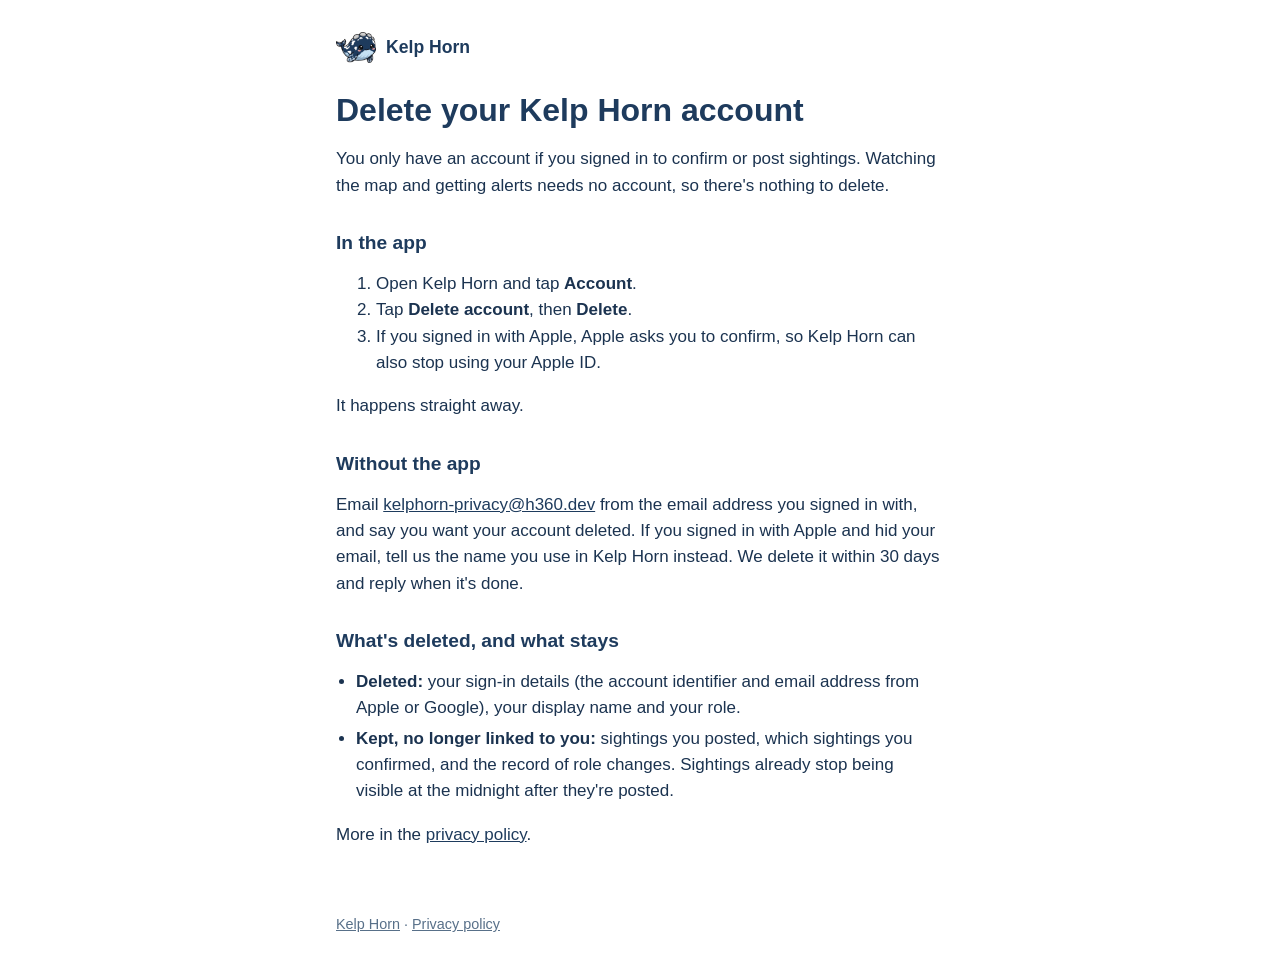
==== delete-account/index.html @ d6ef3375 "A page for deleting your account Play's Data safety form wants a web link for account deletion. It s" ====
<!DOCTYPE html>
<html lang="en">
<head>
<meta charset="utf-8">
<meta name="viewport" content="width=device-width, initial-scale=1">
<meta http-equiv="Content-Security-Policy" content="default-src 'self'; img-src 'self'; style-src 'self'; script-src 'none'; base-uri 'none'; form-action 'none'">
<title>Delete your account · Kelp Horn</title>
<meta name="description" content="How to delete your Kelp Horn account and what happens to your data.">
<link rel="canonical" href="https://kelphorn.h360.dev/delete-account/">
<meta name="theme-color" content="#1E3B5D">
<link rel="icon" type="image/png" href="/favicon.png">
<link rel="apple-touch-icon" href="/apple-touch-icon.png">
<link rel="stylesheet" href="/assets/site.css">
</head>
<body>
<main>
  <a class="brand" href="/"><img src="/assets/whale.png" width="40" height="31" alt="">Kelp Horn</a>

  <h1>Delete your Kelp Horn account</h1>
  <p>You only have an account if you signed in to confirm or post sightings. Watching the
    map and getting alerts needs no account, so there's nothing to delete.</p>

  <h2>In the app</h2>
  <ol>
    <li>Open Kelp Horn and tap <strong>Account</strong>.</li>
    <li>Tap <strong>Delete account</strong>, then <strong>Delete</strong>.</li>
    <li>If you signed in with Apple, Apple asks you to confirm, so Kelp Horn can also stop
      using your Apple ID.</li>
  </ol>
  <p>It happens straight away.</p>

  <h2>Without the app</h2>
  <p>Email <a href="mailto:kelphorn-privacy@h360.dev?subject=Delete%20my%20Kelp%20Horn%20account">kelphorn-privacy@h360.dev</a>
    from the email address you signed in with, and say you want your account deleted. If
    you signed in with Apple and hid your email, tell us the name you use in Kelp Horn
    instead. We delete it within 30 days and reply when it's done.</p>

  <h2>What's deleted, and what stays</h2>
  <ul class="plain">
    <li><strong>Deleted:</strong> your sign-in details (the account identifier and email
      address from Apple or Google), your display name and your role.</li>
    <li><strong>Kept, no longer linked to you:</strong> sightings you posted, which
      sightings you confirmed, and the record of role changes. Sightings already stop
      being visible at the midnight after they're posted.</li>
  </ul>
  <p>More in the <a href="/privacy/">privacy policy</a>.</p>
</main>
<footer>
  <a href="/">Kelp Horn</a> · <a href="/privacy/">Privacy policy</a>
</footer>
</body>
</html>
---- assets/site.css ----
/* Kelp Horn website. Colours come from the whale: navy on white, pale belly blue. */

:root {
  --bg: #FFFFFF;
  --card: #F3F8FC;
  --soft: #E3EFF8;
  --border: #D3E3F0;
  --text: #1B3350;
  --muted: #587089;
  --navy: #1E3B5D;
  --on-navy: #FFFFFF;
  --live: #0E7C86;
  --grey: #8494A3;
  /* Always light, even when the phone is in dark mode. */
  color-scheme: light;
}

* { box-sizing: border-box; }

html { -webkit-text-size-adjust: 100%; }

body {
  margin: 0;
  background: var(--bg);
  color: var(--text);
  font: 17px/1.55 -apple-system, BlinkMacSystemFont, "Segoe UI", Roboto, Helvetica, Arial, sans-serif;
}

main {
  max-width: 640px;
  margin: 0 auto;
  padding: 32px 16px 48px;
}

a { color: var(--navy); }

h1, h2 { line-height: 1.2; color: var(--navy); }
h1 { font-size: 2rem; margin: 0 0 8px; }
h2 { font-size: 1.2rem; margin: 32px 0 8px; }
h3 { font-size: 1.05rem; line-height: 1.3; color: var(--navy); margin: 20px 0 4px; }

.lede { font-size: 1.15rem; color: var(--muted); margin: 0 0 24px; }
.muted { color: var(--muted); }
.small { font-size: 0.9rem; }

/* Header: the whale and the name */

.brand {
  display: flex;
  align-items: center;
  gap: 10px;
  text-decoration: none;
  color: var(--navy);
  font-weight: 700;
  font-size: 1.1rem;
  margin-bottom: 28px;
}
/* The whale is wider than it is tall: set the width and let the height follow. */
.brand img { width: 40px; height: auto; }

.hero { text-align: center; }
.hero img { width: min(240px, 60vw); height: auto; }

/* Cards */

.card {
  background: var(--card);
  border: 1px solid var(--border);
  border-radius: 16px;
  padding: 20px;
  margin: 0 0 20px;
}

.status {
  display: inline-flex;
  align-items: center;
  gap: 6px;
  font-size: 0.85rem;
  font-weight: 600;
  text-transform: uppercase;
  letter-spacing: 0.04em;
  color: var(--live);
}
.status::before {
  content: "";
  width: 8px;
  height: 8px;
  border-radius: 50%;
  background: currentColor;
}
.status.grey { color: var(--grey); }

.sighting-title { font-size: 1.5rem; margin: 8px 0 4px; }
.sighting-detail { margin: 0; font-weight: 600; }
.sighting-meta { margin: 4px 0 0; color: var(--muted); }

.map {
  position: relative;
  display: block;
  overflow: hidden;
  width: 100%;
  height: 240px;
  border-radius: 12px;
  margin-top: 16px;
  background: var(--soft);
}
.map img { position: absolute; max-width: none; }
.pin {
  position: absolute;
  left: 50%;
  top: 50%;
  width: 22px;
  height: 22px;
  margin: -11px 0 0 -11px;
  border-radius: 50%;
  background: #1E3B5D;
  border: 3px solid #FFFFFF;
  box-shadow: 0 1px 4px rgba(0, 0, 0, 0.4);
  z-index: 1;
}
.map-credit { margin: 6px 0 0; font-size: 0.8rem; color: var(--muted); }

.note {
  background: var(--soft);
  border-radius: 12px;
  padding: 12px 14px;
  margin: 16px 0 0;
  font-size: 0.95rem;
}

/* Getting the app */

.get-app { text-align: center; }
.get-app h2 { margin-top: 0; }
.badges { display: flex; flex-wrap: wrap; gap: 12px; justify-content: center; }
.badges a {
  display: inline-block;
  padding: 12px 20px;
  border-radius: 12px;
  background: var(--navy);
  color: var(--on-navy);
  font-weight: 600;
  text-decoration: none;
}
.soon { margin: 0; color: var(--muted); }

ul.plain { padding-left: 20px; }
ul.plain li { margin: 4px 0; }

footer {
  max-width: 640px;
  margin: 0 auto;
  padding: 0 16px 32px;
  font-size: 0.9rem;
  color: var(--muted);
}
footer a { color: var(--muted); }

[hidden] { display: none !important; }

.flag {
  display: inline-block;
  vertical-align: -1px;
  border-radius: 2px;
  box-shadow: 0 0 0 1px rgba(0, 0, 0, 0.08);
}
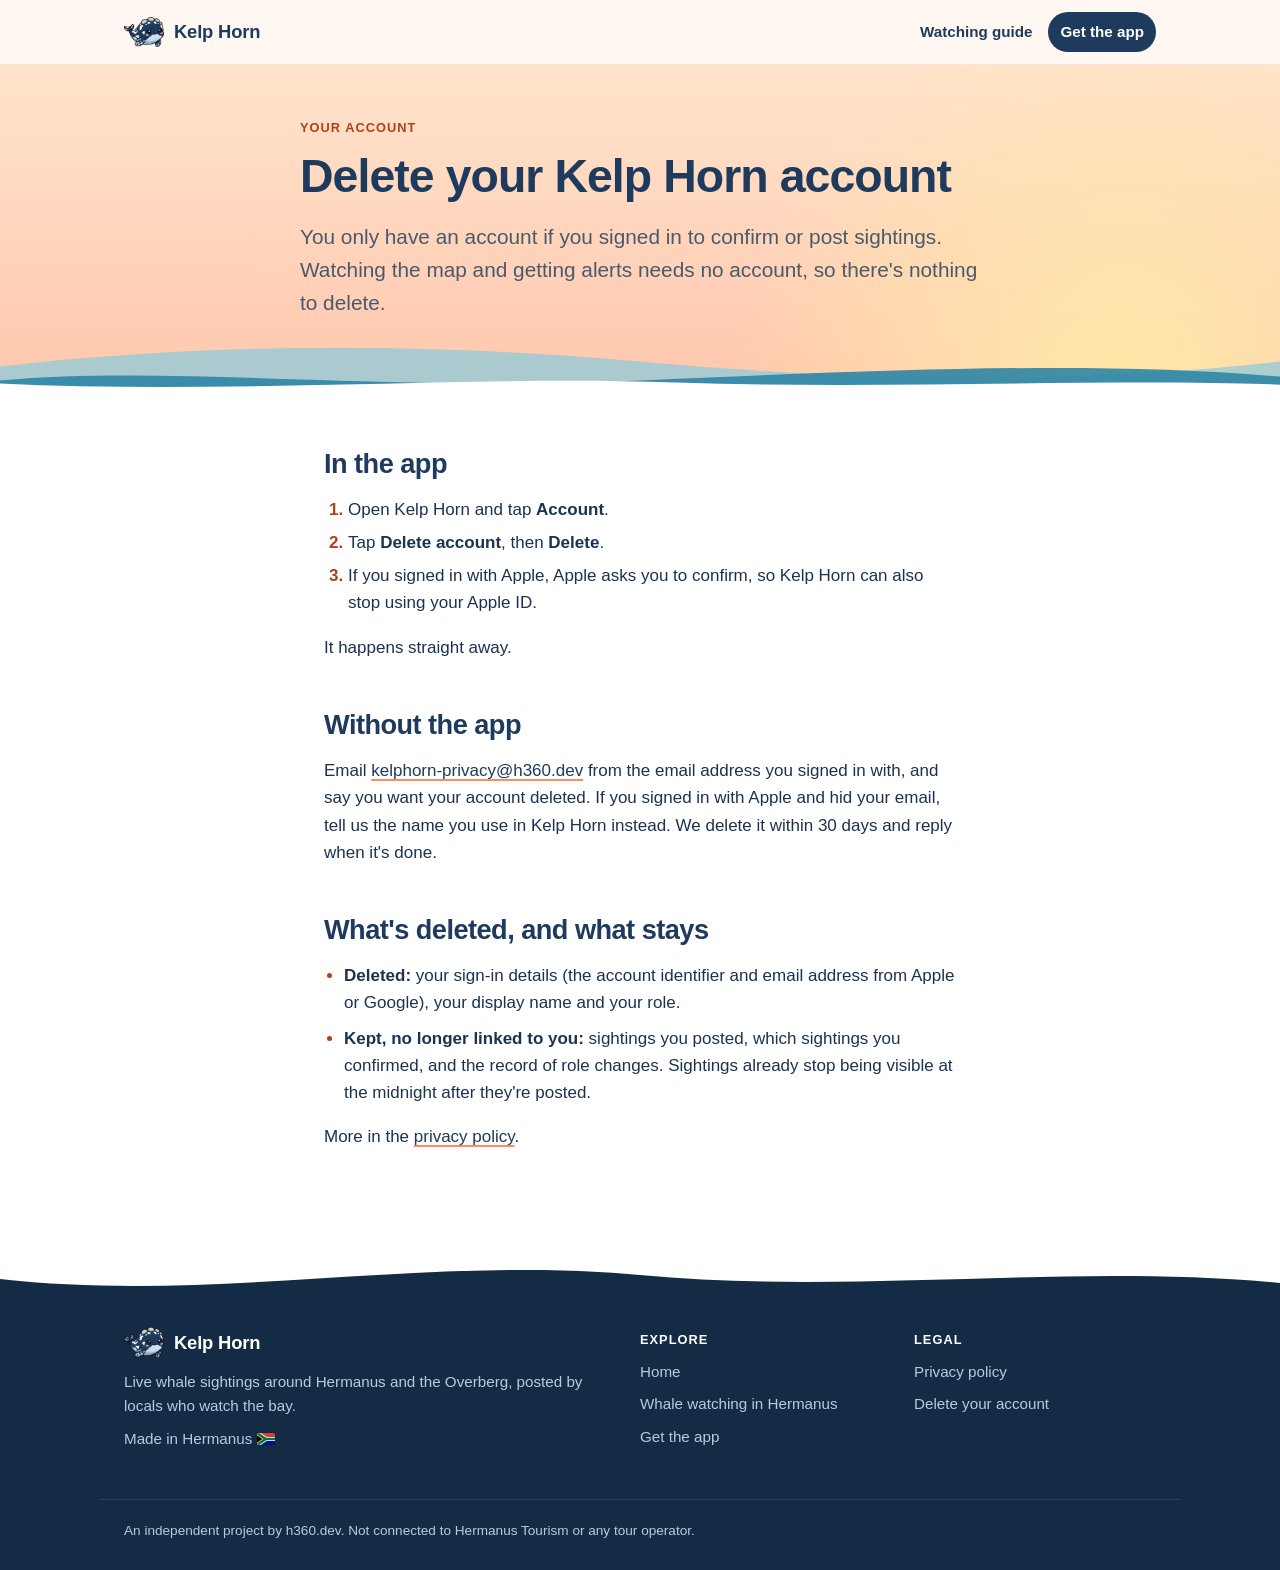
==== commit 0ee5d275: "website redesign v2" ====
--- a/delete-account/index.html
+++ b/delete-account/index.html
@@ -7,19 +7,38 @@
 <title>Delete your account · Kelp Horn</title>
 <meta name="description" content="How to delete your Kelp Horn account and what happens to your data.">
 <link rel="canonical" href="https://kelphorn.h360.dev/delete-account/">
-<meta name="theme-color" content="#1E3B5D">
+<meta name="theme-color" content="#FFE4CC">
 <link rel="icon" type="image/png" href="/favicon.png">
 <link rel="apple-touch-icon" href="/apple-touch-icon.png">
 <link rel="stylesheet" href="/assets/site.css">
 </head>
 <body>
+<header class="site-header">
+  <div class="wrap">
+    <a class="brand" href="/"><img src="/assets/whale.png" width="40" height="31" alt="">Kelp Horn</a>
+    <nav class="site-nav" aria-label="Main">
+      <a class="nav-guide" href="/whale-watching-hermanus/">Watching guide</a>
+      <a class="nav-cta" href="/#get-app">Get the app</a>
+    </nav>
+  </div>
+</header>
+
 <main>
-  <a class="brand" href="/"><img src="/assets/whale.png" width="40" height="31" alt="">Kelp Horn</a>
+  <section class="page-hero">
+    <div class="wrap">
+      <p class="eyebrow">Your account</p>
+      <h1>Delete your Kelp Horn account</h1>
+      <p class="lede">You only have an account if you signed in to confirm or post sightings. Watching the
+    map and getting alerts needs no account, so there's nothing to delete.</p>
+    </div>
+    <div class="waves" aria-hidden="true">
+      <svg class="wave-back" viewBox="0 0 1440 120" preserveAspectRatio="none" focusable="false"><path d="M0,64 C240,24 480,24 720,56 C960,88 1200,96 1440,56 L1440,120 L0,120 Z"/></svg>
+      <svg class="wave-mid" viewBox="0 0 1440 120" preserveAspectRatio="none" focusable="false"><path d="M0,80 C200,48 420,104 720,80 C1020,56 1240,40 1440,72 L1440,120 L0,120 Z"/></svg>
+      <svg class="wave-front" viewBox="0 0 1440 120" preserveAspectRatio="none" focusable="false"><path d="M0,60 C260,100 520,30 760,56 C1000,82 1240,40 1440,64 L1440,120 L0,120 Z"/></svg>
+    </div>
+  </section>
 
-  <h1>Delete your Kelp Horn account</h1>
-  <p>You only have an account if you signed in to confirm or post sightings. Watching the
-    map and getting alerts needs no account, so there's nothing to delete.</p>
-
+  <article class="prose">
   <h2>In the app</h2>
   <ol>
     <li>Open Kelp Horn and tap <strong>Account</strong>.</li>
@@ -44,9 +63,33 @@
       being visible at the midnight after they're posted.</li>
   </ul>
   <p>More in the <a href="/privacy/">privacy policy</a>.</p>
+  </article>
 </main>
-<footer>
-  <a href="/">Kelp Horn</a> · <a href="/privacy/">Privacy policy</a>
+<footer class="site-footer">
+  <svg class="footer-wave" viewBox="0 0 1440 48" preserveAspectRatio="none" aria-hidden="true" focusable="false"><path d="M0,24 C240,48 480,0 720,20 C960,40 1200,8 1440,28 L1440,48 L0,48 Z"/></svg>
+  <div class="wrap footer-grid">
+    <div>
+      <a class="brand" href="/"><img src="/assets/whale.png" width="40" height="31" alt="">Kelp Horn</a>
+      <p>Live whale sightings around Hermanus and the Overberg, posted by locals who watch the bay.</p>
+      <p>Made in Hermanus <img class="flag" src="/assets/za.svg" width="18" height="12" alt="South Africa"></p>
+    </div>
+    <div>
+      <h2>Explore</h2>
+      <ul>
+        <li><a href="/">Home</a></li>
+        <li><a href="/whale-watching-hermanus/">Whale watching in Hermanus</a></li>
+        <li><a href="/#get-app">Get the app</a></li>
+      </ul>
+    </div>
+    <div>
+      <h2>Legal</h2>
+      <ul>
+        <li><a href="/privacy/">Privacy policy</a></li>
+        <li><a href="/delete-account/">Delete your account</a></li>
+      </ul>
+    </div>
+  </div>
+  <div class="wrap footer-base">An independent project by <a href="https://h360.dev">h360.dev</a>. Not connected to Hermanus Tourism or any tour operator.</div>
 </footer>
 </body>
 </html>
--- a/assets/site.css
+++ b/assets/site.css
@@ -1,85 +1,618 @@
-/* Kelp Horn website. Colours come from the whale: navy on white, pale belly blue. */
+/* Kelp Horn website. Sunrise over Walker Bay: a peach and coral sky, sea blues below
+   it, and the whale's own navy for type. Teal and grey are the app's live and earlier
+   pins (kelp-horn-app/src/ui/palette.ts), so the legend here matches the map. */
 
 :root {
+  /* Sky */
+  --dawn: #FFE4CC;
+  --blush: #FFC6AC;
+  --coral: #FF8A5B;
+  --coral-ink: #B2401A;
+  --gold: #FFC857;
+  --sun: #FFE9A8;
+
+  /* Water */
+  --shallows: #8FCBDA;
+  --sea: #2F86A6;
+  --sea-dark: #23698A;
+  --navy: #1E3B5D;
+  --abyss: #142B45;
+  --foam: #EAF5F7;
+
+  /* Surfaces and text */
   --bg: #FFFFFF;
-  --card: #F3F8FC;
-  --soft: #E3EFF8;
-  --border: #D3E3F0;
+  --sand: #FFF7EF;
+  --border: #F1E1D3;
   --text: #1B3350;
-  --muted: #587089;
-  --navy: #1E3B5D;
-  --on-navy: #FFFFFF;
+  --muted: #55677A;
+  --on-dark: #FFFFFF;
+  --on-dark-muted: #B9CADB;
+
+  /* The app's pins */
   --live: #0E7C86;
-  --grey: #8494A3;
+  --grey: #8A969C;
+
+  --radius-s: 12px;
+  --radius-m: 20px;
+  --radius-l: 28px;
+  --shadow: 0 1px 2px rgba(30, 59, 93, 0.06), 0 8px 24px rgba(30, 59, 93, 0.08);
+  --shadow-raised: 0 2px 4px rgba(30, 59, 93, 0.08), 0 18px 40px rgba(30, 59, 93, 0.14);
+  --wide: 1080px;
+  --prose: 680px;
+
   /* Always light, even when the phone is in dark mode. */
   color-scheme: light;
 }
 
 * { box-sizing: border-box; }
 
-html { -webkit-text-size-adjust: 100%; }
+html { -webkit-text-size-adjust: 100%; scroll-behavior: smooth; }
 
 body {
   margin: 0;
   background: var(--bg);
   color: var(--text);
-  font: 17px/1.55 -apple-system, BlinkMacSystemFont, "Segoe UI", Roboto, Helvetica, Arial, sans-serif;
-}
-
-main {
-  max-width: 640px;
-  margin: 0 auto;
-  padding: 32px 16px 48px;
-}
-
-a { color: var(--navy); }
-
-h1, h2 { line-height: 1.2; color: var(--navy); }
-h1 { font-size: 2rem; margin: 0 0 8px; }
-h2 { font-size: 1.2rem; margin: 32px 0 8px; }
-h3 { font-size: 1.05rem; line-height: 1.3; color: var(--navy); margin: 20px 0 4px; }
-
-.lede { font-size: 1.15rem; color: var(--muted); margin: 0 0 24px; }
+  font: 17px/1.6 -apple-system, BlinkMacSystemFont, "Segoe UI", Roboto, Helvetica, Arial, sans-serif;
+  -webkit-font-smoothing: antialiased;
+  /* Short pages still put the footer at the bottom. */
+  min-height: 100vh;
+  display: flex;
+  flex-direction: column;
+}
+body > main { flex: 1 0 auto; }
+
+img { max-width: 100%; }
+
+a {
+  color: var(--navy);
+  text-decoration-color: var(--coral);
+  text-decoration-thickness: 2px;
+  text-underline-offset: 3px;
+}
+a:hover { color: var(--coral-ink); }
+
+:focus-visible {
+  outline: 3px solid var(--sea);
+  outline-offset: 2px;
+  border-radius: 4px;
+}
+
+h1, h2, h3 { color: var(--navy); line-height: 1.15; letter-spacing: -0.02em; }
+h1 { font-size: clamp(2.25rem, 1.6rem + 3vw, 3.4rem); font-weight: 800; margin: 0 0 16px; }
+h2 { font-size: clamp(1.5rem, 1.2rem + 1.4vw, 2.1rem); font-weight: 750; margin: 0 0 12px; }
+h3 { font-size: 1.15rem; font-weight: 700; letter-spacing: -0.01em; margin: 0 0 6px; }
+
+.lede { font-size: clamp(1.1rem, 1rem + 0.5vw, 1.3rem); color: var(--muted); margin: 0 0 28px; }
 .muted { color: var(--muted); }
 .small { font-size: 0.9rem; }
 
-/* Header: the whale and the name */
+.eyebrow {
+  display: inline-block;
+  margin: 0 0 12px;
+  font-size: 0.8rem;
+  font-weight: 700;
+  letter-spacing: 0.08em;
+  text-transform: uppercase;
+  color: var(--coral-ink);
+}
+
+.wrap {
+  max-width: var(--wide);
+  margin: 0 auto;
+  padding: 0 16px;
+}
+@media (min-width: 640px) { .wrap { padding: 0 24px; } }
+
+.section { padding: 72px 0; }
+.section.tinted { background: var(--sand); }
+.section-head { max-width: 620px; margin: 0 0 40px; }
+.section-head p { color: var(--muted); margin: 0; }
+.center { text-align: center; margin-left: auto; margin-right: auto; }
+
+/* Header */
+
+.site-header {
+  position: sticky;
+  top: 0;
+  z-index: 10;
+  background: rgba(255, 247, 239, 0.82);
+  -webkit-backdrop-filter: saturate(160%) blur(12px);
+  backdrop-filter: saturate(160%) blur(12px);
+  border-bottom: 1px solid rgba(241, 225, 211, 0.7);
+}
+.site-header .wrap {
+  display: flex;
+  align-items: center;
+  justify-content: space-between;
+  gap: 16px;
+  height: 64px;
+}
 
 .brand {
-  display: flex;
+  display: inline-flex;
   align-items: center;
   gap: 10px;
   text-decoration: none;
   color: var(--navy);
-  font-weight: 700;
-  font-size: 1.1rem;
-  margin-bottom: 28px;
-}
+  font-weight: 800;
+  font-size: 1.15rem;
+  letter-spacing: -0.01em;
+}
+.brand:hover { color: var(--navy); }
 /* The whale is wider than it is tall: set the width and let the height follow. */
 .brand img { width: 40px; height: auto; }
 
-.hero { text-align: center; }
-.hero img { width: min(240px, 60vw); height: auto; }
-
-/* Cards */
+.site-nav { display: flex; align-items: center; gap: 4px; }
+.site-nav a {
+  padding: 8px 12px;
+  border-radius: 999px;
+  font-size: 0.95rem;
+  font-weight: 600;
+  text-decoration: none;
+  color: var(--navy);
+}
+.site-nav a:hover { background: rgba(255, 138, 91, 0.14); color: var(--navy); }
+.site-nav .nav-cta { background: var(--navy); color: var(--on-dark); }
+.site-nav .nav-cta:hover { background: var(--sea-dark); color: var(--on-dark); }
+@media (max-width: 520px) { .site-nav .nav-guide { display: none; } }
+
+/* Buttons */
+
+.btn {
+  display: inline-flex;
+  align-items: center;
+  justify-content: center;
+  gap: 8px;
+  min-height: 48px;
+  padding: 12px 24px;
+  border-radius: 999px;
+  font-weight: 700;
+  text-decoration: none;
+  transition: transform 0.15s ease, box-shadow 0.15s ease, background-color 0.15s ease;
+}
+.btn:hover { transform: translateY(-1px); }
+.btn-primary { background: var(--navy); color: var(--on-dark); box-shadow: 0 6px 18px rgba(30, 59, 93, 0.28); }
+.btn-primary:hover { background: var(--sea-dark); color: var(--on-dark); }
+.btn-ghost { background: rgba(255, 255, 255, 0.7); color: var(--navy); box-shadow: inset 0 0 0 1.5px rgba(30, 59, 93, 0.18); }
+.btn-ghost:hover { background: var(--bg); color: var(--navy); }
+.btn-row { display: flex; flex-wrap: wrap; gap: 12px; }
+
+/* Sunrise hero: sky, sun, and the sea with the whale in it */
+
+.hero {
+  position: relative;
+  overflow: hidden;
+  background:
+    radial-gradient(circle at 78% 82%, var(--sun) 0, rgba(255, 210, 122, 0.85) 9%, rgba(255, 200, 87, 0) 30%),
+    linear-gradient(180deg, var(--dawn) 0%, #FFD3B6 45%, var(--blush) 75%, #FFB89A 100%);
+  padding: 56px 0 0;
+}
+.hero-grid {
+  display: grid;
+  gap: 8px;
+  align-items: end;
+}
+.hero-copy { position: relative; z-index: 3; padding-bottom: 8px; }
+.hero h1 { max-width: 12ch; }
+.hero .lede { color: #4A5A6D; max-width: 34ch; }
+
+.hero-facts {
+  display: flex;
+  flex-wrap: wrap;
+  gap: 8px 20px;
+  list-style: none;
+  padding: 0;
+  margin: 28px 0 0;
+  font-size: 0.92rem;
+  font-weight: 600;
+  color: var(--navy);
+}
+.hero-facts li { display: inline-flex; align-items: center; gap: 8px; }
+.hero-facts li::before {
+  content: "";
+  width: 8px;
+  height: 8px;
+  border-radius: 50%;
+  background: var(--coral);
+}
+
+.hero-whale {
+  position: relative;
+  z-index: 1;
+  justify-self: center;
+  width: min(340px, 72vw);
+  height: auto;
+  margin-bottom: -18px;
+  animation: bob 6s ease-in-out infinite;
+  filter: drop-shadow(0 18px 18px rgba(20, 43, 69, 0.18));
+}
+
+/* The sea, three bands of waves. The back two sit behind the whale, the front one in
+   front of it, so the whale looks like it's floating in the bay. */
+.waves {
+  position: relative;
+  height: 96px;
+  margin-top: -64px;
+  pointer-events: none;
+}
+.waves svg { position: absolute; left: 0; bottom: 0; width: 100%; height: 100%; display: block; }
+.waves .wave-back { fill: var(--shallows); opacity: 0.75; z-index: 0; }
+.waves .wave-mid { fill: var(--sea); opacity: 0.9; z-index: 0; height: 80%; }
+.waves .wave-front { fill: var(--bg); z-index: 2; height: 46%; }
+
+@media (min-width: 820px) {
+  .hero { padding-top: 88px; }
+  .hero-grid { grid-template-columns: 1.1fr 1fr; gap: 32px; }
+  .hero-copy { padding-bottom: 104px; }
+  .hero-whale { width: min(420px, 100%); margin-bottom: -26px; }
+  .waves { height: 128px; margin-top: -96px; }
+}
+
+@keyframes bob {
+  0%, 100% { transform: translateY(0) rotate(-1.5deg); }
+  50% { transform: translateY(-10px) rotate(1.5deg); }
+}
+
+/* A shorter hero for the inner pages */
+
+.page-hero {
+  position: relative;
+  overflow: hidden;
+  background:
+    radial-gradient(circle at 88% 100%, var(--sun) 0, rgba(255, 200, 87, 0) 34%),
+    linear-gradient(180deg, var(--dawn) 0%, var(--blush) 100%);
+  padding: 48px 0 0;
+}
+.page-hero .wrap { max-width: calc(var(--prose) + 48px); position: relative; z-index: 3; }
+.page-hero h1 { font-size: clamp(2rem, 1.5rem + 2.4vw, 2.9rem); }
+.page-hero .lede { color: #4A5A6D; margin-bottom: 0; }
+.page-hero .waves { height: 72px; margin-top: 8px; }
+
+/* Feature cards */
+
+.features {
+  display: grid;
+  gap: 20px;
+  grid-template-columns: repeat(auto-fit, minmax(260px, 1fr));
+}
+.feature {
+  background: var(--bg);
+  border: 1px solid var(--border);
+  border-radius: var(--radius-m);
+  padding: 28px;
+  box-shadow: var(--shadow);
+  transition: transform 0.2s ease, box-shadow 0.2s ease;
+}
+.feature:hover { transform: translateY(-3px); box-shadow: var(--shadow-raised); }
+.feature p { margin: 0; color: var(--muted); }
+
+.icon {
+  display: inline-grid;
+  place-items: center;
+  width: 52px;
+  height: 52px;
+  border-radius: 16px;
+  margin-bottom: 18px;
+}
+.icon svg { width: 26px; height: 26px; fill: none; stroke: currentColor; stroke-width: 2; stroke-linecap: round; stroke-linejoin: round; }
+.icon.coral { background: #FFE6DA; color: var(--coral-ink); }
+.icon.sea { background: var(--foam); color: var(--sea); }
+.icon.gold { background: #FFF1CF; color: #8A5A00; }
+.icon.teal { background: #DDF1F2; color: var(--live); }
+
+/* Split: words on one side, a picture on the other */
+
+.split { display: grid; gap: 40px; align-items: center; }
+@media (min-width: 820px) { .split { grid-template-columns: 1fr 1fr; gap: 64px; } }
+.split p { color: var(--muted); }
+
+/* The map legend: what a pin's colour means */
+
+.legend {
+  display: grid;
+  gap: 12px;
+  background: linear-gradient(160deg, var(--foam), #F6FBFC);
+  border: 1px solid #D6EAEE;
+  border-radius: var(--radius-l);
+  padding: 24px;
+}
+.legend-row {
+  display: flex;
+  align-items: center;
+  gap: 16px;
+  background: var(--bg);
+  border-radius: var(--radius-s);
+  padding: 14px 16px;
+  box-shadow: var(--shadow);
+}
+.legend-row strong { display: block; color: var(--navy); }
+.legend-row span { color: var(--muted); font-size: 0.95rem; }
+/* Pins are the app's whale markers (assets/pin-*.svg). */
+.dot {
+  flex: none;
+  position: relative;
+  width: 36px;
+  height: 36px;
+}
+.dot img { display: block; filter: drop-shadow(0 2px 3px rgba(0, 0, 0, 0.25)); }
+.dot.live::after {
+  content: "";
+  position: absolute;
+  inset: -4px;
+  border-radius: 50%;
+  border: 2px solid var(--live);
+  animation: ping 2s ease-out infinite;
+}
+.dot.empty { border-radius: 50%; border: 2px dashed var(--grey); }
+
+@keyframes ping {
+  0% { transform: scale(0.7); opacity: 0.9; }
+  100% { transform: scale(1.6); opacity: 0; }
+}
+
+/* Getting the app: a band of deep water */
+
+.get-app {
+  position: relative;
+  overflow: hidden;
+  text-align: center;
+  color: var(--on-dark);
+  background:
+    radial-gradient(circle at 15% 0%, rgba(255, 138, 91, 0.35), rgba(255, 138, 91, 0) 45%),
+    radial-gradient(circle at 90% 110%, rgba(143, 203, 218, 0.35), rgba(143, 203, 218, 0) 50%),
+    linear-gradient(150deg, var(--navy), var(--sea-dark));
+  border-radius: var(--radius-l);
+  padding: 48px 24px;
+  box-shadow: var(--shadow-raised);
+}
+.get-app h2 { color: var(--on-dark); margin: 0 0 8px; }
+.get-app > p { color: #DCE7F1; max-width: 46ch; margin: 0 auto 24px; }
+.get-app img { width: 96px; height: auto; margin-bottom: 8px; }
+.badges { display: flex; flex-wrap: wrap; gap: 12px; justify-content: center; }
+.badges a {
+  display: inline-flex;
+  align-items: center;
+  min-height: 52px;
+  padding: 12px 24px;
+  border-radius: 14px;
+  background: #0B1726;
+  color: var(--on-dark);
+  font-weight: 700;
+  text-decoration: none;
+  box-shadow: inset 0 0 0 1px rgba(255, 255, 255, 0.22);
+}
+.badges a:hover { background: #000000; color: var(--on-dark); }
+.get-app .soon {
+  display: inline-flex;
+  align-items: center;
+  gap: 10px;
+  margin: 0;
+  padding: 10px 18px;
+  border-radius: 999px;
+  background: rgba(255, 255, 255, 0.12);
+  box-shadow: inset 0 0 0 1px rgba(255, 255, 255, 0.2);
+  color: var(--on-dark);
+  font-weight: 600;
+}
+.get-app .soon::before {
+  content: "";
+  width: 8px;
+  height: 8px;
+  border-radius: 50%;
+  background: var(--gold);
+}
+.get-app :focus-visible { outline-color: var(--gold); }
+
+/* A card that leads somewhere else */
+
+.link-card {
+  display: grid;
+  gap: 20px;
+  align-items: center;
+  background: linear-gradient(120deg, #FFF1E6, var(--foam));
+  border-radius: var(--radius-l);
+  padding: 32px;
+  text-decoration: none;
+  color: var(--text);
+  border: 1px solid var(--border);
+  transition: transform 0.2s ease, box-shadow 0.2s ease;
+}
+.link-card:hover { transform: translateY(-3px); box-shadow: var(--shadow-raised); color: var(--text); }
+.link-card h2 { margin-bottom: 8px; }
+.link-card p { margin: 0; color: var(--muted); }
+.link-card .arrow { font-weight: 700; color: var(--coral-ink); white-space: nowrap; }
+@media (min-width: 720px) { .link-card { grid-template-columns: 1fr auto; padding: 40px 48px; } }
+
+/* FAQ */
+
+.faq { max-width: 760px; margin: 0 auto; display: grid; gap: 12px; }
+.faq details {
+  background: var(--bg);
+  border: 1px solid var(--border);
+  border-radius: var(--radius-s);
+  box-shadow: var(--shadow);
+}
+.faq details[open] { border-color: #F5C9B2; }
+.faq summary {
+  display: flex;
+  align-items: center;
+  justify-content: space-between;
+  gap: 16px;
+  padding: 18px 20px;
+  cursor: pointer;
+  list-style: none;
+  font-weight: 700;
+  color: var(--navy);
+}
+.faq summary::-webkit-details-marker { display: none; }
+.faq summary::after {
+  content: "";
+  flex: none;
+  width: 10px;
+  height: 10px;
+  border-right: 2.5px solid var(--coral-ink);
+  border-bottom: 2.5px solid var(--coral-ink);
+  transform: rotate(45deg) translateY(-3px);
+  transition: transform 0.2s ease;
+}
+.faq details[open] summary::after { transform: rotate(-135deg) translateY(-3px); }
+.faq details p { margin: 0; padding: 0 20px 20px; color: var(--muted); }
+
+/* Prose pages: the guide, privacy, delete account */
+
+.prose {
+  max-width: var(--prose);
+  margin: 0 auto;
+  padding: 24px 16px 72px;
+}
+@media (min-width: 640px) { .prose { padding: 32px 24px 88px; } }
+.prose h2 { font-size: clamp(1.35rem, 1.15rem + 0.9vw, 1.7rem); margin: 48px 0 12px; }
+.prose h2:first-child { margin-top: 16px; }
+.prose ol, .prose ul { padding-left: 24px; }
+.prose li { margin: 6px 0; }
+.prose .season, .prose .spots, .prose .tips { padding-left: 0; }
+.prose li::marker { color: var(--coral-ink); font-weight: 700; }
+.prose .get-app { margin: 48px 0; }
+.prose .get-app h2 { margin: 0 0 8px; }
+
+ul.plain { padding-left: 20px; }
+ul.plain li { margin: 8px 0; }
+
+.note {
+  background: var(--foam);
+  border-left: 4px solid var(--sea);
+  border-radius: var(--radius-s);
+  padding: 14px 18px;
+  margin: 16px 0 0;
+  font-size: 0.97rem;
+}
+
+/* The guide: whale season at a glance */
+
+.season {
+  display: grid;
+  grid-template-columns: repeat(12, 1fr);
+  gap: 4px;
+  list-style: none;
+  padding: 0;
+  margin: 24px 0 12px;
+}
+.prose .season li { margin: 0; }
+.season abbr { text-decoration: none; }
+.season li {
+  display: grid;
+  place-items: end center;
+  height: 72px;
+  padding-bottom: 6px;
+  border-radius: 8px;
+  background: #F2ECE6;
+  font-size: 0.72rem;
+  font-weight: 700;
+  color: var(--muted);
+}
+.season li.in { background: linear-gradient(180deg, var(--shallows), #CFE8EE); color: var(--navy); }
+.season li.peak { background: linear-gradient(180deg, var(--shallows), var(--sea) 55%, var(--sea-dark)); color: var(--on-dark); }
+.season-key { display: flex; flex-wrap: wrap; gap: 8px 20px; font-size: 0.88rem; color: var(--muted); margin: 0 0 8px; }
+.season-key span { display: inline-flex; align-items: center; gap: 8px; }
+.season-key span::before { content: ""; width: 14px; height: 14px; border-radius: 4px; }
+.season-key .k-peak::before { background: var(--sea); }
+.season-key .k-in::before { background: var(--shallows); }
+.season-key .k-out::before { background: #F2ECE6; }
+@media (max-width: 420px) { .season li { font-size: 0.6rem; } }
+
+/* The guide: the 20 spots, west to east */
+
+.spots-dir {
+  display: flex;
+  justify-content: space-between;
+  font-size: 0.8rem;
+  font-weight: 700;
+  letter-spacing: 0.08em;
+  text-transform: uppercase;
+  color: var(--coral-ink);
+  margin: 24px 0 8px;
+}
+ol.spots {
+  counter-reset: spot;
+  list-style: none;
+  padding: 0;
+  margin: 0 0 16px;
+  display: grid;
+  gap: 8px;
+  grid-template-columns: repeat(auto-fill, minmax(200px, 1fr));
+}
+.prose ol.spots li { margin: 0; }
+ol.spots li {
+  counter-increment: spot;
+  display: flex;
+  align-items: center;
+  gap: 12px;
+  padding: 10px 14px;
+  background: var(--bg);
+  border: 1px solid var(--border);
+  border-radius: var(--radius-s);
+  font-weight: 600;
+  color: var(--navy);
+}
+ol.spots li::before {
+  content: counter(spot);
+  flex: none;
+  display: grid;
+  place-items: center;
+  width: 28px;
+  height: 28px;
+  border-radius: 50%;
+  background: #FFE6DA;
+  color: var(--coral-ink);
+  font-size: 0.8rem;
+  font-weight: 800;
+}
+
+/* The guide: tips */
+
+.tips {
+  list-style: none;
+  padding: 0;
+  margin: 20px 0 0;
+  display: grid;
+  gap: 16px;
+  grid-template-columns: repeat(auto-fit, minmax(240px, 1fr));
+}
+.prose .tips li { margin: 0; }
+.tips li {
+  background: var(--sand);
+  border: 1px solid var(--border);
+  border-radius: var(--radius-m);
+  padding: 20px;
+  color: var(--muted);
+}
+.tips li strong { display: block; color: var(--navy); font-size: 1.05rem; margin-bottom: 4px; }
+.tips .icon { width: 44px; height: 44px; border-radius: 14px; margin-bottom: 12px; }
+.tips .icon svg { width: 22px; height: 22px; }
+
+/* Cards on the share page */
 
 .card {
-  background: var(--card);
+  background: var(--bg);
   border: 1px solid var(--border);
-  border-radius: 16px;
-  padding: 20px;
-  margin: 0 0 20px;
+  border-radius: var(--radius-m);
+  padding: 24px;
+  margin: 0 0 24px;
+  box-shadow: var(--shadow-raised);
 }
 
 .status {
   display: inline-flex;
   align-items: center;
-  gap: 6px;
-  font-size: 0.85rem;
-  font-weight: 600;
+  gap: 8px;
+  padding: 4px 12px 4px 10px;
+  border-radius: 999px;
+  background: #DDF1F2;
+  font-size: 0.8rem;
+  font-weight: 700;
   text-transform: uppercase;
-  letter-spacing: 0.04em;
-  color: var(--live);
+  letter-spacing: 0.06em;
+  color: #0B6A73;
 }
 .status::before {
   content: "";
@@ -87,11 +620,18 @@
   height: 8px;
   border-radius: 50%;
   background: currentColor;
-}
-.status.grey { color: var(--grey); }
-
-.sighting-title { font-size: 1.5rem; margin: 8px 0 4px; }
-.sighting-detail { margin: 0; font-weight: 600; }
+  animation: pulse 1.6s ease-in-out infinite;
+}
+.status.grey { color: #5F6D74; background: #EEF1F2; }
+.status.grey::before { animation: none; }
+
+@keyframes pulse {
+  0%, 100% { opacity: 1; }
+  50% { opacity: 0.35; }
+}
+
+.sighting-title { font-size: clamp(1.5rem, 1.25rem + 1.2vw, 2rem); margin: 14px 0 6px; }
+.sighting-detail { margin: 0; font-weight: 700; color: var(--coral-ink); }
 .sighting-meta { margin: 4px 0 0; color: var(--muted); }
 
 .map {
@@ -99,62 +639,71 @@
   display: block;
   overflow: hidden;
   width: 100%;
-  height: 240px;
-  border-radius: 12px;
-  margin-top: 16px;
-  background: var(--soft);
+  height: 260px;
+  border-radius: var(--radius-s);
+  margin-top: 20px;
+  background: var(--foam);
+  box-shadow: inset 0 0 0 1px rgba(30, 59, 93, 0.1);
 }
 .map img { position: absolute; max-width: none; }
 .pin {
   position: absolute;
   left: 50%;
   top: 50%;
-  width: 22px;
-  height: 22px;
-  margin: -11px 0 0 -11px;
-  border-radius: 50%;
-  background: #1E3B5D;
-  border: 3px solid #FFFFFF;
-  box-shadow: 0 1px 4px rgba(0, 0, 0, 0.4);
+  width: 44px;
+  height: 44px;
+  margin: -22px 0 0 -22px;
+  filter: drop-shadow(0 2px 4px rgba(0, 0, 0, 0.35));
   z-index: 1;
 }
-.map-credit { margin: 6px 0 0; font-size: 0.8rem; color: var(--muted); }
-
-.note {
-  background: var(--soft);
-  border-radius: 12px;
-  padding: 12px 14px;
-  margin: 16px 0 0;
+.map-credit { margin: 8px 0 0; font-size: 0.8rem; color: var(--muted); }
+.card .note { margin-top: 20px; }
+
+.share { max-width: 640px; margin: 0 auto; padding: 32px 16px 72px; }
+.share .get-app { margin-top: 8px; }
+
+/* 404 */
+
+.lost { text-align: center; }
+.lost img { width: min(220px, 56vw); height: auto; animation: bob 6s ease-in-out infinite; }
+.lost .btn { margin-top: 8px; }
+
+/* Footer: the deep end */
+
+.site-footer {
+  background: var(--abyss);
+  color: var(--on-dark-muted);
   font-size: 0.95rem;
 }
-
-/* Getting the app */
-
-.get-app { text-align: center; }
-.get-app h2 { margin-top: 0; }
-.badges { display: flex; flex-wrap: wrap; gap: 12px; justify-content: center; }
-.badges a {
-  display: inline-block;
-  padding: 12px 20px;
-  border-radius: 12px;
-  background: var(--navy);
-  color: var(--on-navy);
-  font-weight: 600;
-  text-decoration: none;
-}
-.soon { margin: 0; color: var(--muted); }
-
-ul.plain { padding-left: 20px; }
-ul.plain li { margin: 4px 0; }
-
-footer {
-  max-width: 640px;
-  margin: 0 auto;
-  padding: 0 16px 32px;
-  font-size: 0.9rem;
-  color: var(--muted);
-}
-footer a { color: var(--muted); }
+.site-footer .footer-wave { display: block; width: 100%; height: 48px; fill: var(--abyss); background: var(--bg); }
+.site-footer.from-sand .footer-wave { background: var(--sand); }
+.footer-grid {
+  display: grid;
+  gap: 32px;
+  padding-top: 24px;
+  padding-bottom: 40px;
+}
+@media (min-width: 720px) { .footer-grid { grid-template-columns: 2fr 1fr 1fr; } }
+.site-footer .brand { color: var(--on-dark); margin-bottom: 12px; }
+.site-footer p { margin: 0 0 8px; }
+.site-footer h2 {
+  font-size: 0.8rem;
+  letter-spacing: 0.08em;
+  text-transform: uppercase;
+  color: var(--on-dark);
+  margin: 6px 0 12px;
+}
+.site-footer ul { list-style: none; padding: 0; margin: 0; }
+.site-footer li { margin: 0 0 8px; }
+.site-footer a { color: var(--on-dark-muted); text-decoration: none; }
+.site-footer a:hover { color: var(--on-dark); text-decoration: underline; text-decoration-color: var(--coral); }
+.site-footer :focus-visible { outline-color: var(--gold); }
+.footer-base {
+  border-top: 1px solid rgba(255, 255, 255, 0.1);
+  padding-top: 20px;
+  padding-bottom: 28px;
+  font-size: 0.85rem;
+}
 
 [hidden] { display: none !important; }
 
@@ -164,3 +713,17 @@
   border-radius: 2px;
   box-shadow: 0 0 0 1px rgba(0, 0, 0, 0.08);
 }
+
+.visually-hidden {
+  position: absolute;
+  width: 1px;
+  height: 1px;
+  overflow: hidden;
+  clip: rect(0 0 0 0);
+  white-space: nowrap;
+}
+
+@media (prefers-reduced-motion: reduce) {
+  html { scroll-behavior: auto; }
+  *, *::before, *::after { animation: none !important; transition: none !important; }
+}
